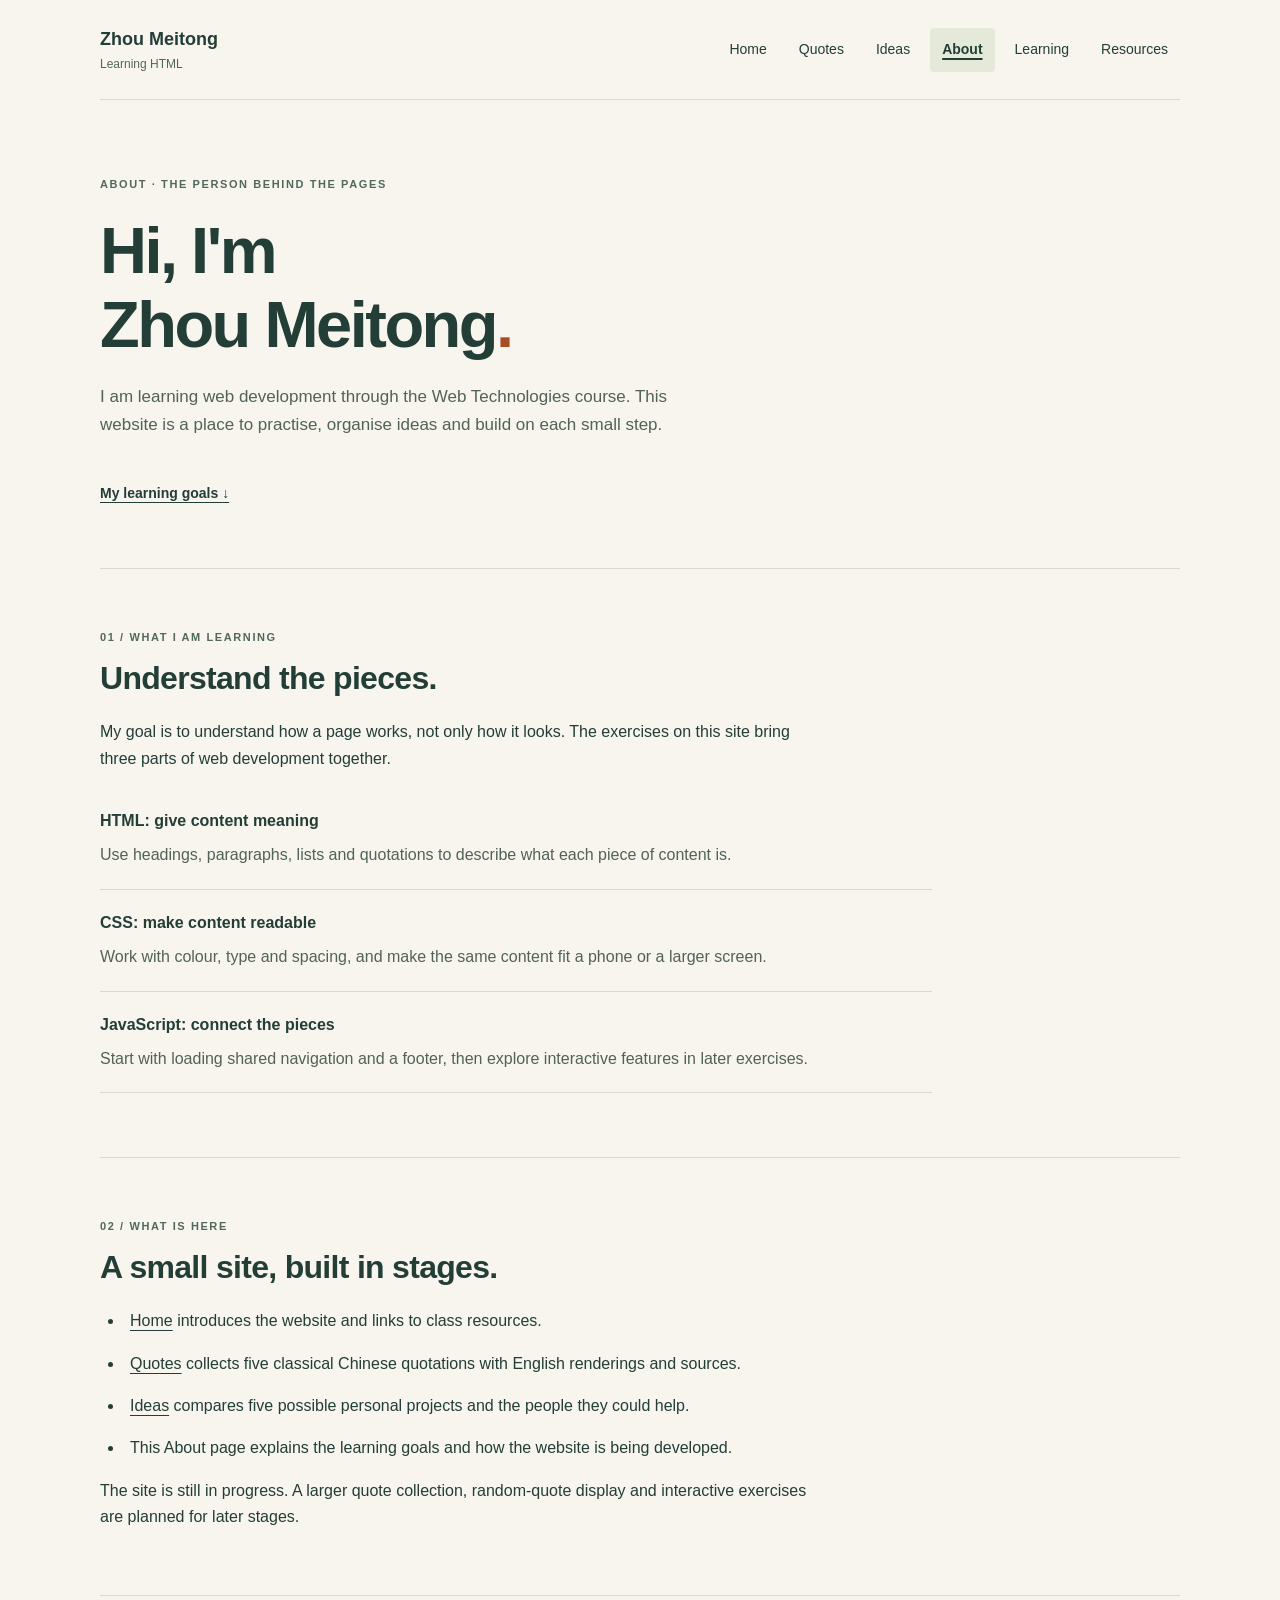
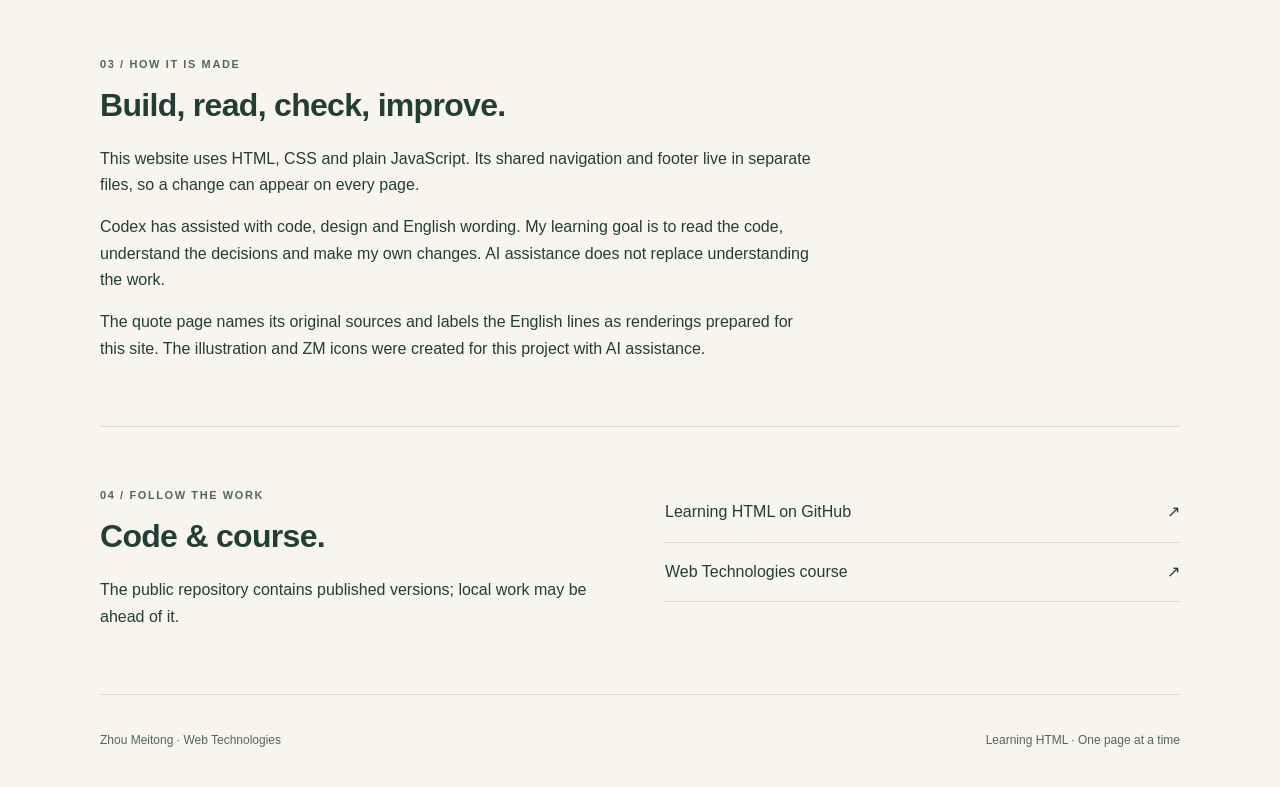
==== about.html @ a990901c "Add About page and complete four-page navigation" ====
<!DOCTYPE html>
<html lang="en">
<head>
  <meta charset="UTF-8">
  <meta name="viewport" content="width=device-width, initial-scale=1.0">
  <meta name="description" content="Meet Zhou Meitong and explore the learning goals behind this Web Technologies course website.">
  <title>About | Zhou Meitong</title>
  <link rel="icon" href="favicon-32.png" type="image/png" sizes="32x32">
  <link rel="apple-touch-icon" href="apple-touch-icon.png" sizes="180x180">
  <link rel="stylesheet" href="style.css">
</head>
<body>
  <header id="site-header" class="site-header">
    <noscript>Enable JavaScript to display the shared navigation.</noscript>
  </header>
  <main>
    <section class="quotes-intro" aria-labelledby="page-title">
      <p class="eyebrow">ABOUT · THE PERSON BEHIND THE PAGES</p>
      <h1 id="page-title">Hi, I'm<br>Zhou Meitong<span class="accent">.</span></h1>
      <p class="intro">I am learning web development through the Web Technologies course. This website is a place to practise, organise ideas and build on each small step.</p>
      <a class="text-link" href="#goals">My learning goals <span aria-hidden="true">↓</span></a>
    </section>

    <section id="goals" class="section about" aria-labelledby="goals-title">
      <p class="eyebrow">01 / WHAT I AM LEARNING</p>
      <h2 id="goals-title">Understand the pieces.</h2>
      <p>My goal is to understand how a page works, not only how it looks. The exercises on this site bring three parts of web development together.</p>
      <dl class="audience-list">
        <div><dt>HTML: give content meaning</dt><dd>Use headings, paragraphs, lists and quotations to describe what each piece of content is.</dd></div>
        <div><dt>CSS: make content readable</dt><dd>Work with colour, type and spacing, and make the same content fit a phone or a larger screen.</dd></div>
        <div><dt>JavaScript: connect the pieces</dt><dd>Start with loading shared navigation and a footer, then explore interactive features in later exercises.</dd></div>
      </dl>
    </section>

    <section class="section about" aria-labelledby="site-title">
      <p class="eyebrow">02 / WHAT IS HERE</p>
      <h2 id="site-title">A small site, built in stages.</h2>
      <ul class="page-plan">
        <li><a href="index.html">Home</a> introduces the website and links to class resources.</li>
        <li><a href="quotes.html">Quotes</a> collects five classical Chinese quotations with English renderings and sources.</li>
        <li><a href="project.html">Ideas</a> compares five possible personal projects and the people they could help.</li>
        <li>This About page explains the learning goals and how the website is being developed.</li>
      </ul>
      <p>The site is still in progress. A larger quote collection, random-quote display and interactive exercises are planned for later stages.</p>
    </section>

    <section class="section about" aria-labelledby="approach-title">
      <p class="eyebrow">03 / HOW IT IS MADE</p>
      <h2 id="approach-title">Build, read, check, improve.</h2>
      <p>This website uses HTML, CSS and plain JavaScript. Its shared navigation and footer live in separate files, so a change can appear on every page.</p>
      <p>Codex has assisted with code, design and English wording. My learning goal is to read the code, understand the decisions and make my own changes. AI assistance does not replace understanding the work.</p>
      <p>The quote page names its original sources and labels the English lines as renderings prepared for this site. The illustration and ZM icons were created for this project with AI assistance.</p>
    </section>

    <section id="links" class="section resources" aria-labelledby="links-title">
      <div>
        <p class="eyebrow">04 / FOLLOW THE WORK</p>
        <h2 id="links-title">Code &amp; course.</h2>
        <p>The public repository contains published versions; local work may be ahead of it.</p>
      </div>
      <ul>
        <li><a href="https://github.com/fuiui/my-site">Learning HTML on GitHub <span aria-hidden="true">↗</span></a></li>
        <li><a href="https://webtech.landrock.io/course">Web Technologies course <span aria-hidden="true">↗</span></a></li>
      </ul>
    </section>
  </main>
  <footer id="site-footer" class="site-footer"></footer>
  <script src="nav.js"></script>
</body>
</html>
---- style.css ----
/* Shared basics: text, colours and comfortable spacing. */
* { box-sizing: border-box; }
html { scroll-padding-top: 24px; }
body {
  margin: 0;
  background: #f7f5ee;
  color: #233e36;
  font-family: Arial, Helvetica, sans-serif;
  line-height: 1.65;
}
a { color: inherit; text-underline-offset: 4px; }
a:hover { color: #8c421f; }
a:focus-visible { outline: 3px solid #a94e24; outline-offset: 6px; }
/* Selection and links use the same colours on both pages. */
::selection { background: #dce5d1; color: #233e36; }
.site-header, main, .site-footer { width: min(1080px, 90%); margin: 0 auto; }
.site-header { display: flex; flex-wrap: wrap; justify-content: space-between; align-items: center; gap: 24px; padding: 25px 0; border-bottom: 1px solid #d5dbd0; }
.site-name { text-decoration: none; font-size: 18px; font-weight: bold; }
.site-name span { display: block; font-size: 12px; font-weight: normal; color: #53665c; }
nav { display: flex; flex-wrap: wrap; gap: 4px 8px; font-size: 14px; }
nav a {
  display: inline-flex;
  align-items: center;
  min-height: 44px;
  padding: 8px 12px;
  border-radius: 4px;
  text-decoration: none;
}
nav a:hover { background: #eceee3; }
nav a[aria-current="page"] {
  background: #e5e9da;
  font-weight: bold;
  text-decoration: underline;
  text-decoration-thickness: 2px;
}
.hero { display: grid; grid-template-columns: 1.1fr 1fr; align-items: center; gap: 44px; padding: 76px 0; }
.eyebrow { color: #52685d; font-size: 11px; font-weight: bold; letter-spacing: 1.6px; }
h1, h2, h3 { line-height: 1.15; }
h1 { margin: 20px 0; font-size: clamp(42px, 5.2vw, 65px); letter-spacing: -2.5px; }
h2 { font-size: clamp(26px, 3vw, 32px); letter-spacing: -0.7px; margin: 14px 0 22px; }
h3 { font-size: 25px; margin: 20px 0 12px; }
.accent { color: #a94e24; }
.intro { max-width: 440px; color: #526257; font-size: 17px; }
.button { display: inline-flex; gap: 24px; margin-top: 20px; padding: 12px 18px; background: #233e36; color: white; text-decoration: none; border-radius: 4px; font-size: 14px; }
.button:hover { background: #385749; color: white; }
figure { margin: 0; }
figure img { display: block; width: 100%; height: auto; border-radius: 8px; }
figcaption { margin-top: 12px; color: #53665c; font-size: 12px; text-align: center; }
.section { padding: 48px 0; border-top: 1px solid #d5dbd0; }
.about p:not(.eyebrow) { max-width: 720px; }
.cards { display: grid; grid-template-columns: repeat(3, minmax(0, 1fr)); gap: 18px; margin-top: 30px; }
.cards article { border: 1px solid #d5dbd0; padding: 26px; border-radius: 6px; background: #fcfbf7; }
.number { font-family: monospace; color: #8c421f; font-size: 13px; }
.cards p { color: #526257; font-size: 15px; }
.cards .note { margin-top: 24px; padding-top: 16px; border-top: 1px solid #e2e5dc; font-size: 12px; }
.resources { display: grid; grid-template-columns: 1fr 1fr; gap: 50px; }
.resources ul { list-style: none; padding: 0; margin: 8px 0 0; }
.resources li { border-bottom: 1px solid #d5dbd0; }
.resources a { display: flex; justify-content: space-between; gap: 16px; padding: 16px 0; text-decoration: none; }
.site-footer { display: flex; justify-content: space-between; gap: 16px; border-top: 1px solid #d5dbd0; padding: 24px 0; font-size: 12px; color: #53665c; }
.part-error { margin: 0; color: #8c421f; font-size: 14px; }
/* Quote collection: each article contains a quotation and its source. */
.quotes-intro { padding: 64px 0 52px; max-width: 720px; }
.quotes-intro .intro { max-width: 580px; }
.text-link { display: inline-block; margin-top: 16px; padding: 10px 0; min-height: 44px; font-size: 14px; font-weight: bold; }
.collection-note { max-width: 720px; color: #526257; font-size: 14px; }
.quote-list { margin-top: 32px; max-width: 52rem; }
/* The box model: margin separates cards; padding keeps text off the border. */
.quote {
  margin-bottom: 24px;
  padding: 32px 36px;
  border: 1px solid #d5dbd0;
  border-left: 4px solid #829777;
  border-radius: 6px;
  background: #fcfbf7;
}
.quote-label { display: flex; align-items: baseline; gap: 16px; }
.quote-label .number { padding: 3px 8px; border-radius: 3px; background: #f2e9dc; }
.quote-label h3 { margin: 0; color: #526257; font-size: 14px; font-weight: bold; }
.quote blockquote { margin: 24px 0; }
/* Serif type distinguishes the original quotation from its explanation. */
.quote-original {
  font-family: "Noto Serif CJK SC", "Songti SC", SimSun, serif;
  font-size: clamp(23px, 2.5vw, 30px);
  line-height: 1.8;
  margin: 0 0 16px;
}
.quote-translation { max-width: 62ch; color: #526257; font-size: 17px; line-height: 1.8; margin: 0; }
.quote-source { display: flex; justify-content: space-between; flex-wrap: wrap; gap: 8px 20px; border-top: 1px solid #e2e5dc; padding-top: 16px; font-size: 13px; }
.quote-source > span { font-weight: bold; }
.quote-source a { padding: 4px 0; overflow-wrap: anywhere; }
.back-link { margin-bottom: 10px; }
/* Project notebook: an unordered idea list, audience pairs and ordered steps. */
.idea-list { list-style: none; padding: 0; margin: 28px 0 0; max-width: 52rem; }
.idea-list li { padding: 24px 28px; margin-bottom: 16px; background: #fcfbf7; border: 1px solid #d5dbd0; border-left: 4px solid #829777; border-radius: 6px; }
.idea-list h3 { margin: 0 0 12px; }
.idea-list p { margin: 0; color: #526257; }
.audience-list { max-width: 52rem; }
.audience-list > div { padding: 20px 0; border-bottom: 1px solid #d5dbd0; }
.audience-list dt { font-weight: bold; margin-bottom: 8px; }
.audience-list dd { margin-left: 0; color: #526257; }
.page-plan, .build-steps { max-width: 48rem; padding-left: 24px; }
.page-plan li, .build-steps li { margin-bottom: 16px; padding-left: 6px; }
.build-steps li::marker { color: #8c421f; font-weight: bold; }
/* On a phone, the same content becomes a single column. */
@media (max-width: 700px) {
  .site-header { align-items: flex-start; flex-direction: column; gap: 16px; }
  nav { gap: 4px; }
  .hero { grid-template-columns: 1fr; gap: 36px; padding: 40px 0; }
  .hero figure { max-width: 480px; }
  .cards, .resources { grid-template-columns: 1fr; gap: 18px; }
  .section { padding: 35px 0; }
  .site-footer { flex-direction: column; gap: 0; }
  .site-footer p { margin: 4px 0; }
  .quotes-intro { padding: 40px 0 32px; }
  .quote { padding: 24px 20px; }
  .quote-source { flex-direction: column; gap: 8px; }
}
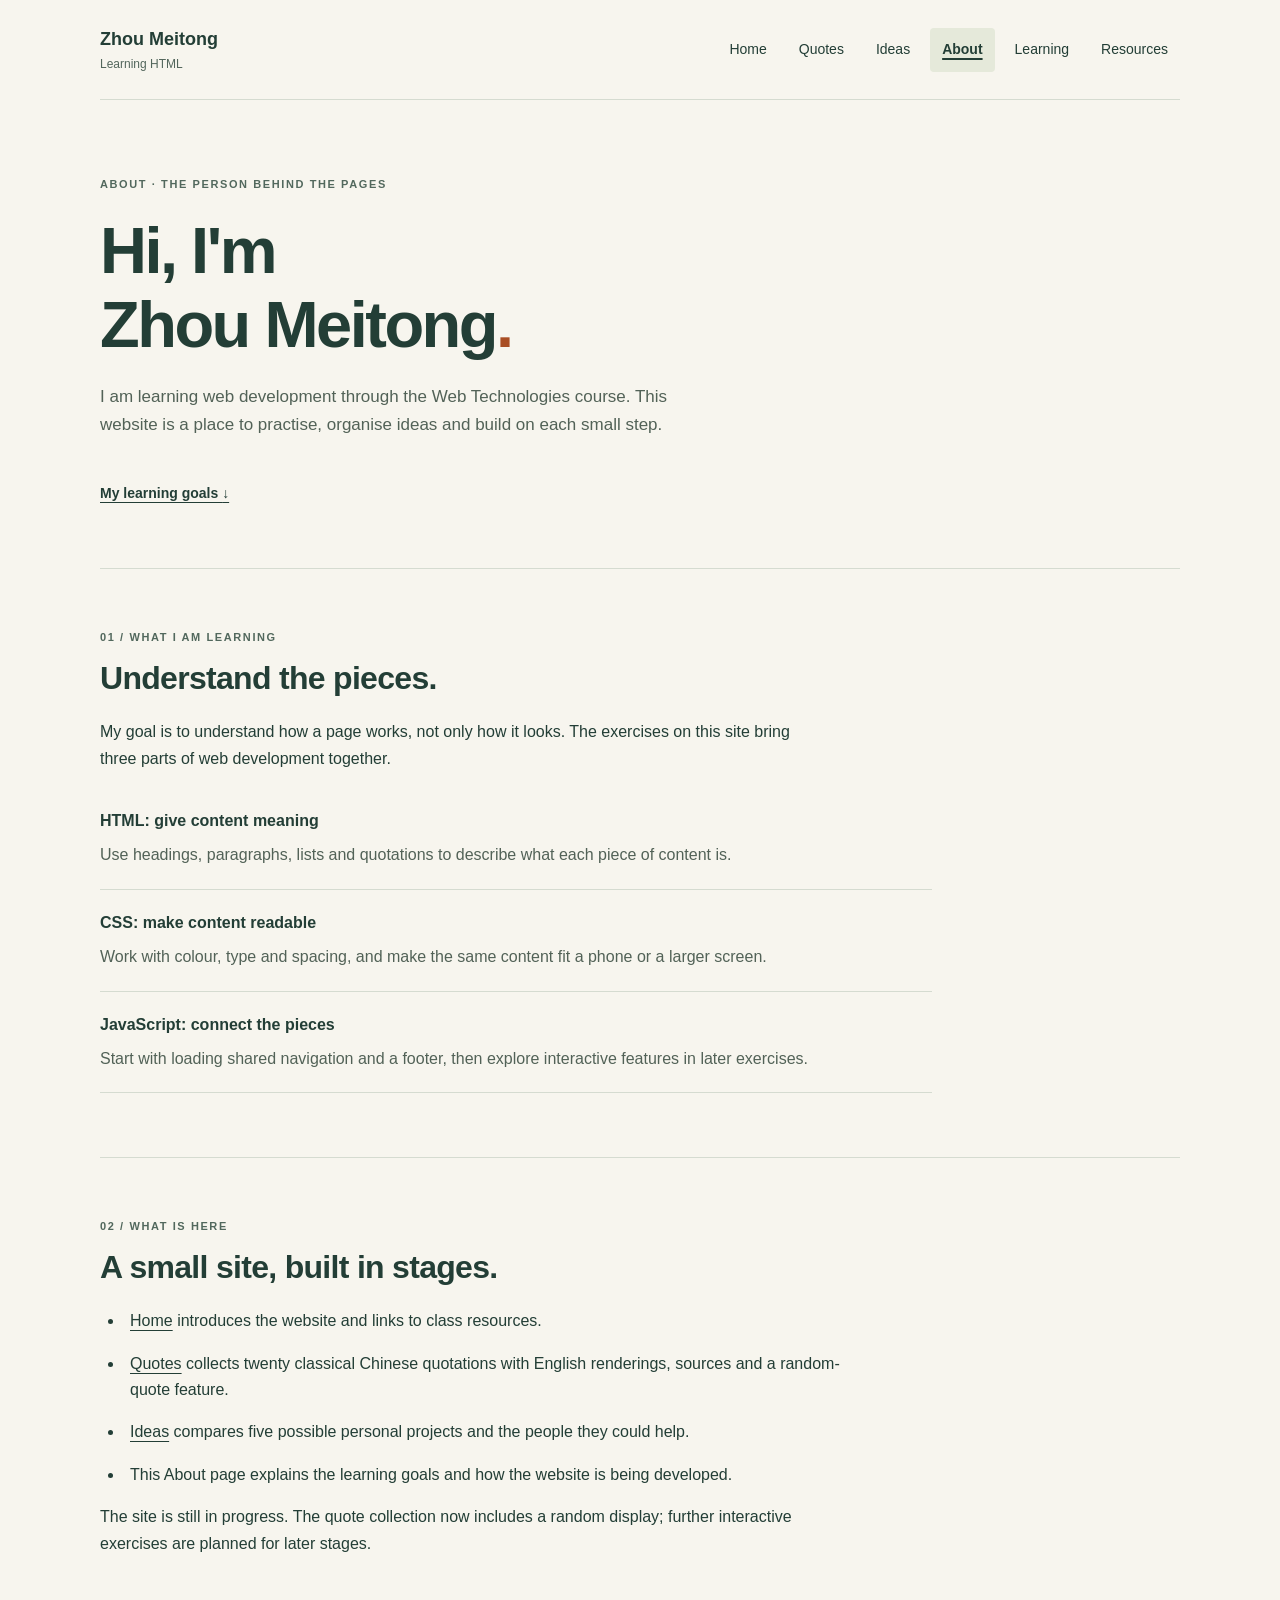
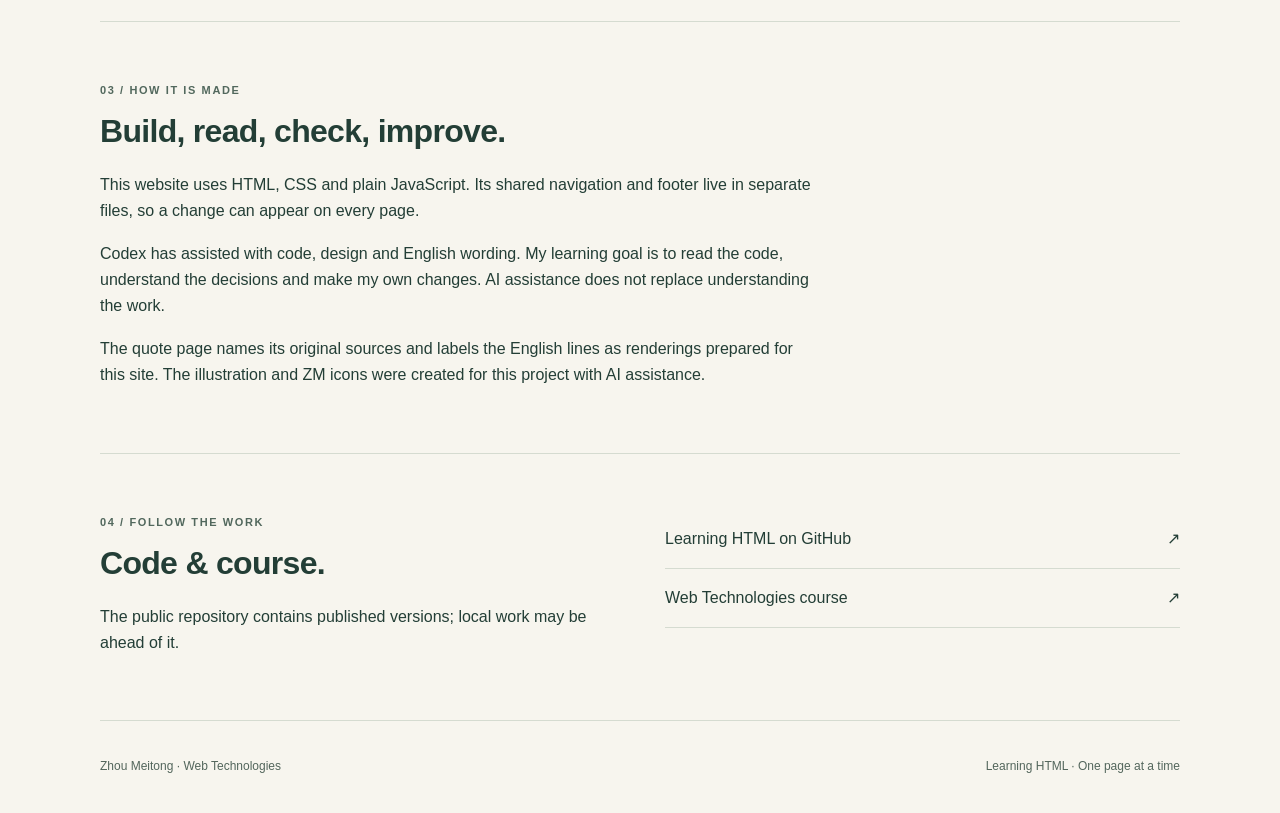
==== commit 586705dc: "Expand collection to twenty quotes and add random display" ====
--- a/about.html
+++ b/about.html
@@ -37,11 +37,11 @@
       <h2 id="site-title">A small site, built in stages.</h2>
       <ul class="page-plan">
         <li><a href="index.html">Home</a> introduces the website and links to class resources.</li>
-        <li><a href="quotes.html">Quotes</a> collects five classical Chinese quotations with English renderings and sources.</li>
+        <li><a href="quotes.html">Quotes</a> collects twenty classical Chinese quotations with English renderings, sources and a random-quote feature.</li>
         <li><a href="project.html">Ideas</a> compares five possible personal projects and the people they could help.</li>
         <li>This About page explains the learning goals and how the website is being developed.</li>
       </ul>
-      <p>The site is still in progress. A larger quote collection, random-quote display and interactive exercises are planned for later stages.</p>
+      <p>The site is still in progress. The quote collection now includes a random display; further interactive exercises are planned for later stages.</p>
     </section>
 
     <section class="section about" aria-labelledby="approach-title">
--- a/style.css
+++ b/style.css
@@ -90,6 +90,15 @@
 .quote-source > span { font-weight: bold; }
 .quote-source a { padding: 4px 0; overflow-wrap: anywhere; }
 .back-link { margin-bottom: 10px; }
+/* The random panel reuses the collection's quote and source typography. */
+.random-quote { margin-top: 28px; padding: 28px; background: #e5e9da; border: 1px solid #c5d0ba; border-radius: 6px; }
+.random-quote h2 { font-size: 24px; margin-top: 0; }
+.random-quote blockquote { margin: 20px 0; }
+.random-count { color: #526257; font-size: 12px; }
+.random-quote .quote-source { border-color: #c5d0ba; }
+button.button { font-family: inherit; line-height: inherit; border: 0; cursor: pointer; min-height: 44px; }
+button:focus-visible { outline: 3px solid #a94e24; outline-offset: 5px; }
+button:disabled { opacity: 0.65; cursor: default; }
 /* Project notebook: an unordered idea list, audience pairs and ordered steps. */
 .idea-list { list-style: none; padding: 0; margin: 28px 0 0; max-width: 52rem; }
 .idea-list li { padding: 24px 28px; margin-bottom: 16px; background: #fcfbf7; border: 1px solid #d5dbd0; border-left: 4px solid #829777; border-radius: 6px; }
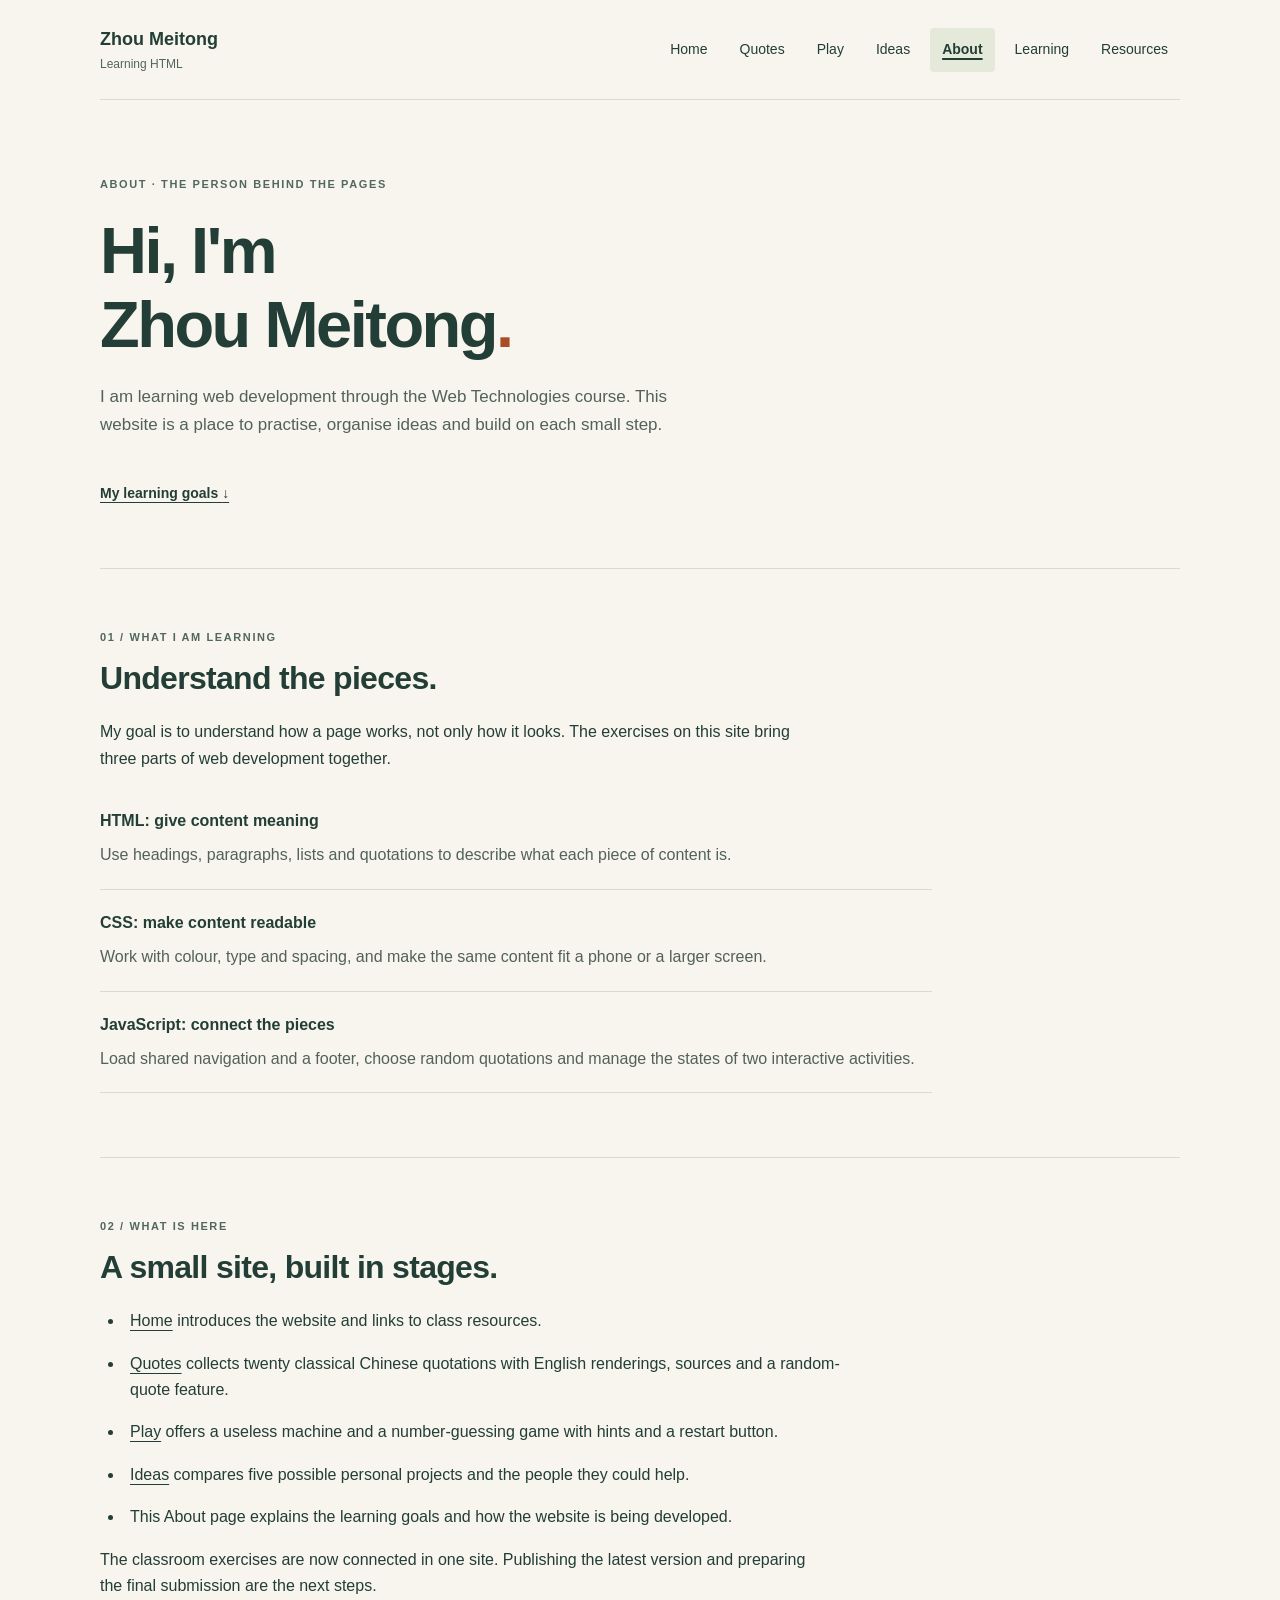
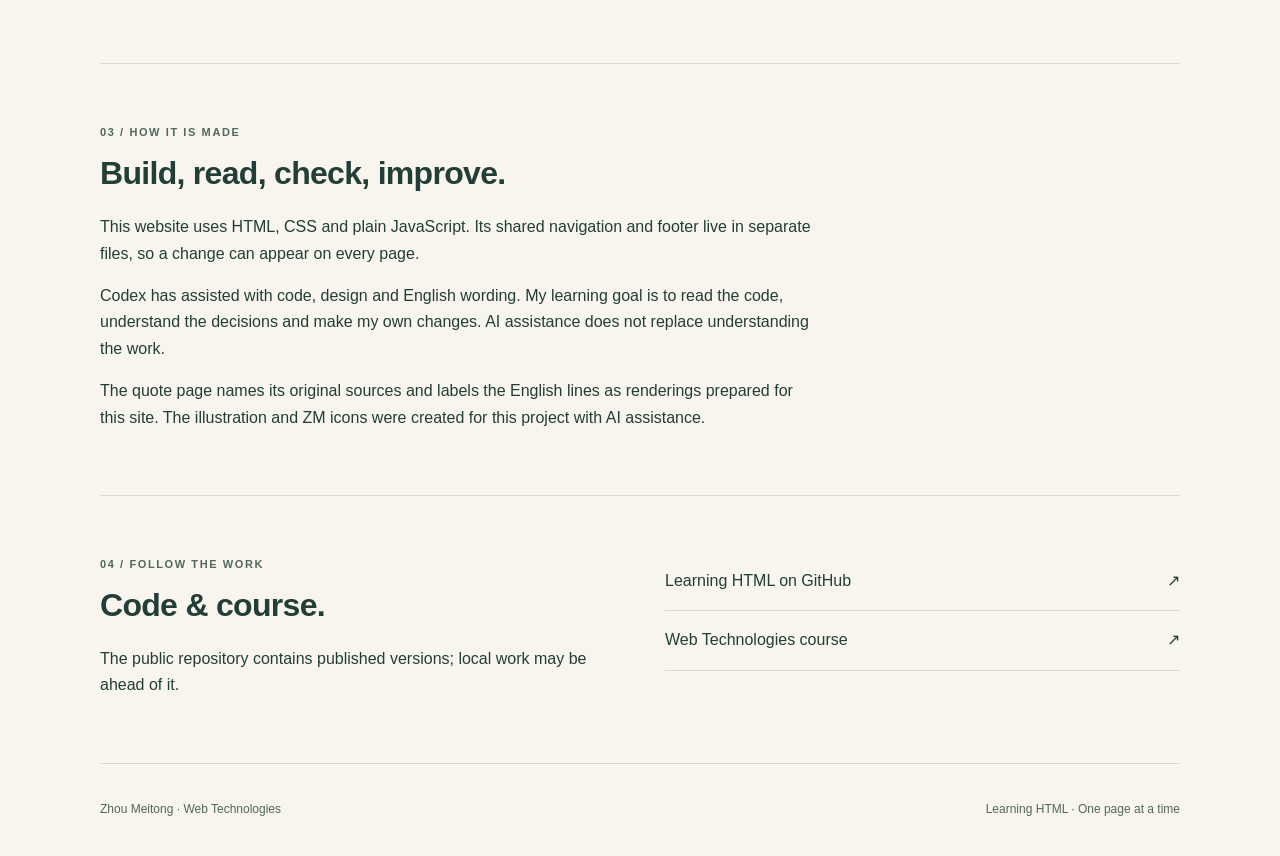
==== commit 2e7ee4f7: "Add useless machine and guessing game; finish site integration" ====
--- a/about.html
+++ b/about.html
@@ -28,7 +28,7 @@
       <dl class="audience-list">
         <div><dt>HTML: give content meaning</dt><dd>Use headings, paragraphs, lists and quotations to describe what each piece of content is.</dd></div>
         <div><dt>CSS: make content readable</dt><dd>Work with colour, type and spacing, and make the same content fit a phone or a larger screen.</dd></div>
-        <div><dt>JavaScript: connect the pieces</dt><dd>Start with loading shared navigation and a footer, then explore interactive features in later exercises.</dd></div>
+        <div><dt>JavaScript: connect the pieces</dt><dd>Load shared navigation and a footer, choose random quotations and manage the states of two interactive activities.</dd></div>
       </dl>
     </section>
 
@@ -38,10 +38,11 @@
       <ul class="page-plan">
         <li><a href="index.html">Home</a> introduces the website and links to class resources.</li>
         <li><a href="quotes.html">Quotes</a> collects twenty classical Chinese quotations with English renderings, sources and a random-quote feature.</li>
+        <li><a href="machine.html">Play</a> offers a useless machine and a number-guessing game with hints and a restart button.</li>
         <li><a href="project.html">Ideas</a> compares five possible personal projects and the people they could help.</li>
         <li>This About page explains the learning goals and how the website is being developed.</li>
       </ul>
-      <p>The site is still in progress. The quote collection now includes a random display; further interactive exercises are planned for later stages.</p>
+      <p>The classroom exercises are now connected in one site. Publishing the latest version and preparing the final submission are the next steps.</p>
     </section>
 
     <section class="section about" aria-labelledby="approach-title">
